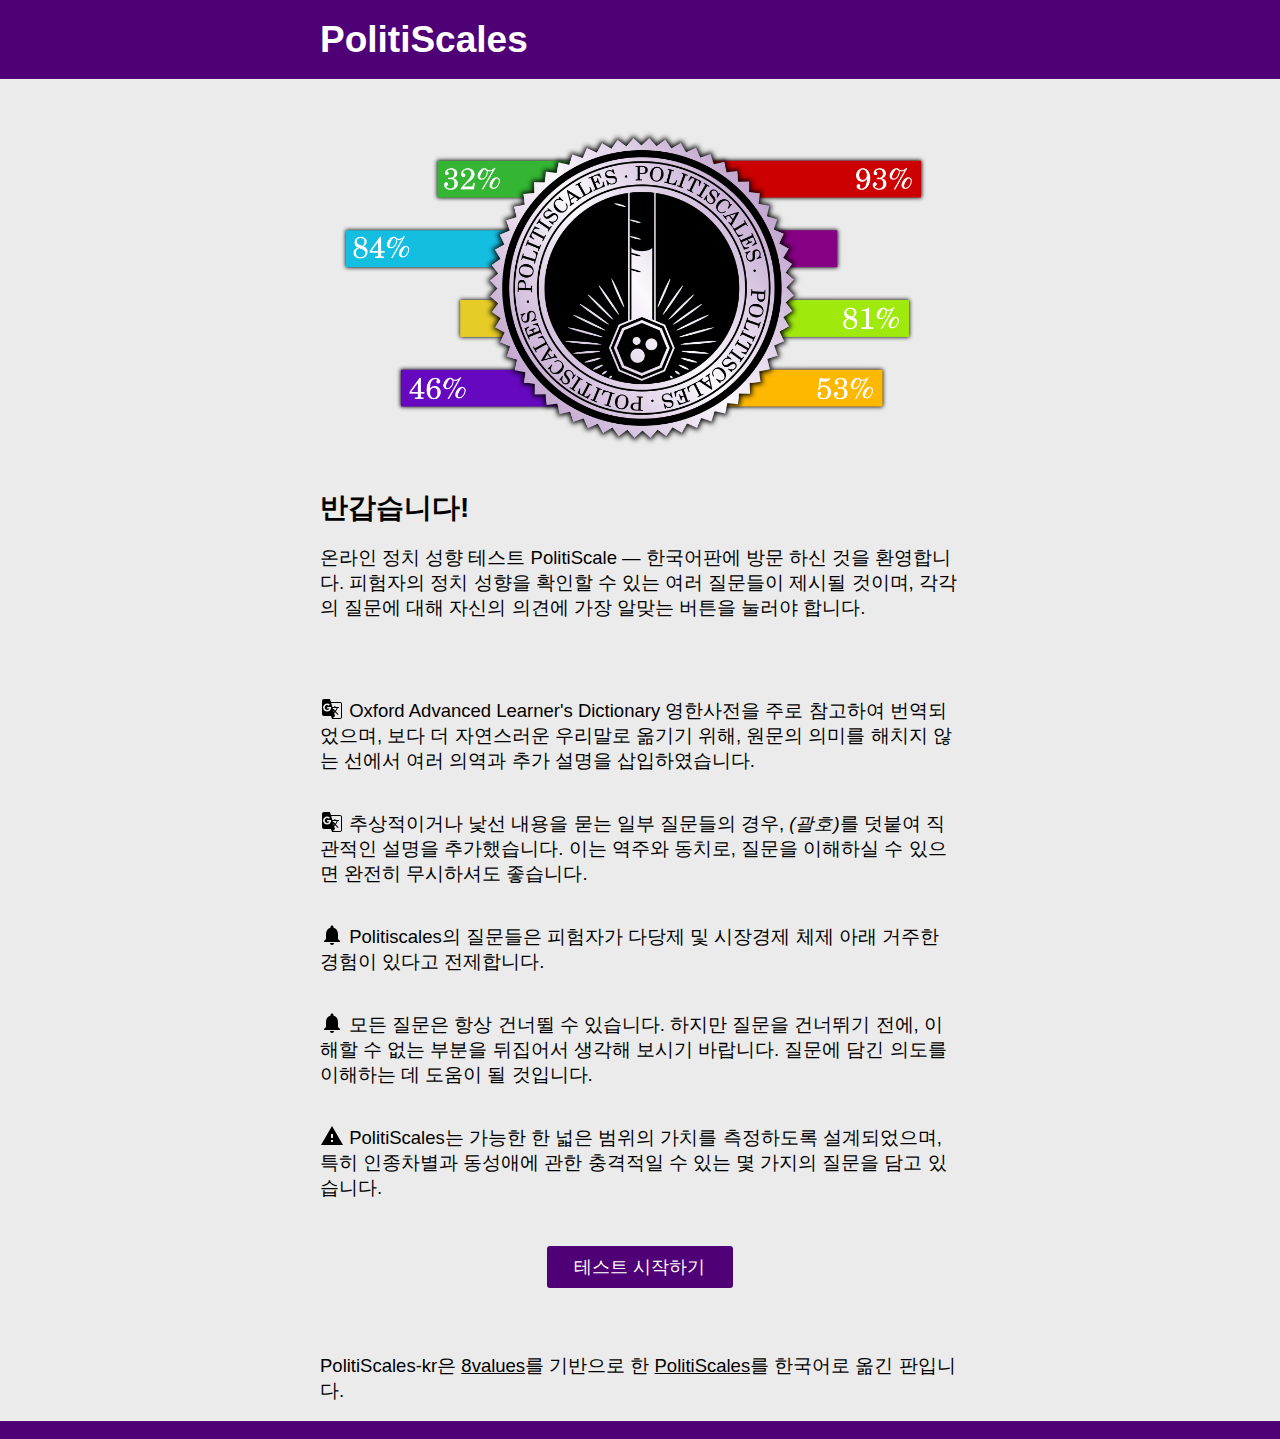
==== index.html @ f16e621d "Add cover image" ====
<!DOCTYPE html>
<html>
  <head>
    <meta http-equiv="Content-Type" content="text/html; charset=utf-8" />
    <meta name="viewport" content="width=device-width, initial-scale=1.0" />

    <title>PolitiScales, Korean Edition</title>

    <meta
      name="description"
      content="온라인 정치 성향 테스트 PolitiScale — 한국어판에 방문 하신 것을 환영합니다. 정치 성향을 확인할 수 있는 여러 질문들이 제시될 것이며, 각각의 질문에 대해 자신의 의견에 가장 알맞는 버튼을 눌러야 합니다."
    />
    <link rel="stylesheet" href="/style.css" type="text/css" media="screen" />
    <link rel="shortcut icon" href="/images/favicon.ico" />
    <meta property="og:url" content="https://dbhq.github.io/" />
    <meta property="og:title" content="PolitiScales, DBHQ Edition" />
    <meta property="og:locale" content="en_US" />
    <meta
      property="og:description"
      content="온라인 정치 성향 테스트 PolitiScale — 한국어판에 방문 하신것을 환영합니다. 정치 성향을 확인할 수 있는 여러 질문이 제시될 것이며, 각각의 질문에 대해 자신의 의견에 가장 알맞은 버튼을 눌러야 합니다."
    />
    <meta property="og:image" content="/images/facebook-preview.jpg" />
  </head>

  <body>
    <header>
      <div id="header">
        <h1><a href="/">PolitiScales</a></h1>
      </div>
    </header>

    <div id="content">
      <div id="mainFrame">
        <img class="simpleImg" src="./images/politiscales_cover.png">
        <h2>반갑습니다!</h2>
        <p class="simpleText">
          온라인 정치 성향 테스트 PolitiScale — 한국어판에 방문 하신 것을 환영합니다.
          피험자의 정치 성향을 확인할 수 있는 여러 질문들이 제시될 것이며, 각각의 질문에
          대해 자신의 의견에 가장 알맞는 버튼을 눌러야 합니다.
        </p>
        <br />

        <p class="simpleText">
          <svg
            width="24"
            height="24"
            viewBox="0 0 24 24"
            xmlns="http://www.w3.org/2000/svg"
          >
            <path d="M20 5h-9.12L10 2H4c-1.1 0-2 .9-2 2v13c0 1.1.9 2 2 2h7l1 3h8c1.1 0 2-.9 2-2V7c0-1.1-.9-2-2-2zM7.17 14.59c-2.25 0-4.09-1.83-4.09-4.09s1.83-4.09 4.09-4.09c1.04 0 1.99.37 2.74 1.07l.07.06-1.23 1.18-.06-.05c-.29-.27-.78-.59-1.52-.59-1.31 0-2.38 1.09-2.38 2.42s1.07 2.42 2.38 2.42c1.37 0 1.96-.87 2.12-1.46H7.08V9.91h3.95l.01.07c.04.21.05.4.05.61 0 2.35-1.61 4-3.92 4zm6.03-1.71c.33.6.74 1.18 1.19 1.7l-.54.53-.65-2.23zm.77-.76h-.99l-.31-1.04h3.99s-.34 1.31-1.56 2.74c-.52-.62-.89-1.23-1.13-1.7zM21 20c0 .55-.45 1-1 1h-7l2-2-.81-2.77.92-.92L17.79 18l.73-.73-2.71-2.68c.9-1.03 1.6-2.25 1.92-3.51H19v-1.04h-3.64V9h-1.04v1.04h-1.96L11.18 6H20c.55 0 1 .45 1 1v13z"/>
          </svg>
          Oxford Advanced Learner's Dictionary 영한사전을 주로 참고하여 번역되었으며,
          보다 더 자연스러운 우리말로 옮기기 위해, 원문의 의미를 해치지 않는 선에서 여러
          의역과 추가 설명을 삽입하였습니다. 
        </p>
        <p class="simpleText">
          <svg
            width="24"
            height="24"
            viewBox="0 0 24 24"
            xmlns="http://www.w3.org/2000/svg"
          >
            <path d="M20 5h-9.12L10 2H4c-1.1 0-2 .9-2 2v13c0 1.1.9 2 2 2h7l1 3h8c1.1 0 2-.9 2-2V7c0-1.1-.9-2-2-2zM7.17 14.59c-2.25 0-4.09-1.83-4.09-4.09s1.83-4.09 4.09-4.09c1.04 0 1.99.37 2.74 1.07l.07.06-1.23 1.18-.06-.05c-.29-.27-.78-.59-1.52-.59-1.31 0-2.38 1.09-2.38 2.42s1.07 2.42 2.38 2.42c1.37 0 1.96-.87 2.12-1.46H7.08V9.91h3.95l.01.07c.04.21.05.4.05.61 0 2.35-1.61 4-3.92 4zm6.03-1.71c.33.6.74 1.18 1.19 1.7l-.54.53-.65-2.23zm.77-.76h-.99l-.31-1.04h3.99s-.34 1.31-1.56 2.74c-.52-.62-.89-1.23-1.13-1.7zM21 20c0 .55-.45 1-1 1h-7l2-2-.81-2.77.92-.92L17.79 18l.73-.73-2.71-2.68c.9-1.03 1.6-2.25 1.92-3.51H19v-1.04h-3.64V9h-1.04v1.04h-1.96L11.18 6H20c.55 0 1 .45 1 1v13z"/>
          </svg>
              추상적이거나 낯선 내용을 묻는 일부 질문들의 경우, <i>(괄호)</i>를 덧붙여 직관적인 설명을 추가했습니다.
          이는 역주와 동치로, 질문을 이해하실 수 있으면 완전히 무시하셔도 좋습니다.
        </p>
        <p class="simpleText">
          <svg
            width="24"
            height="24"
            viewBox="0 0 24 24"
            xmlns="http://www.w3.org/2000/svg"
          >
            <path
              d="M12 22c1.1 0 2-.9 2-2h-4c0 1.1.89 2 2 2zm6-6v-5c0-3.07-1.64-5.64-4.5-6.32V4c0-.83-.67-1.5-1.5-1.5s-1.5.67-1.5 1.5v.68C7.63 5.36 6 7.92 6 11v5l-2 2v1h16v-1l-2-2z"
            />
          </svg>
          Politiscales의 질문들은 피험자가 다당제 및 시장경제 체제 아래 거주한 경험이 있다고 전제합니다.
        </p>
        <p class="simpleText">
          <svg
            width="24"
            height="24"
            viewBox="0 0 24 24"
            xmlns="http://www.w3.org/2000/svg"
          >
            <path
              d="M12 22c1.1 0 2-.9 2-2h-4c0 1.1.89 2 2 2zm6-6v-5c0-3.07-1.64-5.64-4.5-6.32V4c0-.83-.67-1.5-1.5-1.5s-1.5.67-1.5 1.5v.68C7.63 5.36 6 7.92 6 11v5l-2 2v1h16v-1l-2-2z"
            />
          </svg>
          모든 질문은 항상 건너뛸 수 있습니다. 하지만 질문을 건너뛰기 전에, 이해할 수 없는
          부분을 뒤집어서 생각해 보시기 바랍니다. 질문에 담긴 의도를 이해하는 데 도움이 될 것입니다.
        </p>
        <p class="simpleText">
          <svg
            xmlns="http://www.w3.org/2000/svg"
            width="24"
            height="24"
            viewBox="0 0 24 24"
          >
            <path d="M0 0h24v24H0z" fill="none" />
            <path d="M1 21h22L12 2 1 21zm12-3h-2v-2h2v2zm0-4h-2v-4h2v4z" />
          </svg>
          PolitiScales는 가능한 한 넓은 범위의 가치를 측정하도록 설계되었으며, 특히 인종차별과
          동성애에 관한 충격적일 수 있는 몇 가지의 질문을 담고 있습니다.
        </p>

        <div class="navButtons">
          <a class="button" href="/quiz">테스트 시작하기</a>
        </div>
      </div>
    </div>

    <div id="footer">
      <p>
        PolitiScales-kr은
        <a href="https://8values.github.io/">8values</a>를 기반으로 한
        <a href="https://www.politiscales.net/">PolitiScales</a>를 한국어로 옮긴 판입니다.
      </p>
    </div>
  </body>
</html>
---- style.css ----
html,
body {
  height: 100%;
}

body {
  margin: 0;
  font-family: -apple-system, BlinkMacSystemFont, "Segoe UI", "Noto Sans",
    Helvetica, Arial, sans-serif;
  font-size: calc(14px + 0.5vmin);
  background-color: #ebebeb;
  display: flex;
  flex-direction: column;
}

#header {
  padding: 1em;
  background-color: #500076;
}

#header h1 {
  max-width: 640px;
  margin: 0 auto;
  font-weight: 600;
}

#header a {
  color: white;
  text-decoration: none;
}

#content {
  padding: 2em 1em 1em;
  flex-grow: 1;
}

#footer {
  padding: 1em;
  border-bottom: 1em solid #500076;
}
#footer p {
  max-width: 640px;
  margin: 0 auto;
}

hr {
  background-color: #ccc;
  border: none;
  margin: 2em 0;
  height: 4px;
}

a {
  color: black;
  text-decoration: underline;
}

h2,
h3,
h4 {
  max-width: 640px;
  margin: 0 auto;
  font-weight: 600;
}

h3 {
  font-size: calc(16px + 1vmin);
}

h4 {
  margin: 0 auto 0.5em;
}

.simpleText {
  max-width: 640px;
  margin: 1em auto 2em;
}
.simpleText svg {
  vertical-align: text-bottom;
}
.simpleImg {
    width: 100%;
    max-width: 640px;
    display: block;
    object-fit: contain;
    margin: 0em auto 2em;
}
.columnContainer {
  position: relative;
}
.columnLeft {
  float: left;
  width: 100%;
}
.columnRight {
  float: left;
  width: 100%;
  margin-bottom: 4vmin;
}
@media screen and (min-width: 80em) {
  .columnLeft {
    width: 50%;
  }
  .columnRight {
    width: 50%;
  }
}

#bonusBox {
  max-width: 640px;
  margin: 0 auto;
}
.questionBox {
  max-width: 640px;
  min-height: 5.5em;
  margin: 1em auto;
}
.description {
  margin: 1.5em auto;
  display: flex;
  flex-direction: row-reverse;
  justify-content: center;
}
.descText,
.descTextMono {
  flex-grow: 1;
  max-width: 640px;
}
.descText {
  width: calc(100% - 30vmin);
}
.descText p {
  margin: 0 0 1em;
}
.descTextMono {
  align-self: center;
}
.descTextMono p {
  margin: 0;
}
.descImg {
  line-height: 0;
}
.descImg img {
  width: 15vmin;
  height: 15vmin;
}
.axisConstructivism {
  background-color: #a425b6;
  text-align: right;
}
.axisEssentialism {
  background-color: #34b634;
  text-align: left;
}
.axisInternationalism {
  background-color: #3e6ffd;
  text-align: right;
}
.axisNationalism {
  background-color: #ff8500;
  text-align: left;
}
.axisCommunism {
  background-color: #cc0000;
  text-align: right;
}
.axisCapitalism {
  background-color: #ffb800;
  text-align: left;
}
.axisProgressism {
  background-color: #850083;
  text-align: right;
}
.axisConservatism {
  background-color: #970000;
  text-align: left;
}
.axisEcology {
  background-color: #a0e90d;
  text-align: right;
}
.axisProductivism {
  background-color: #4deae9;
  text-align: left;
}
.axisLiberal {
  background-color: #14bee1;
  text-align: right;
}
.axisAuthoritarism {
  background-color: #e6cc27;
  text-align: left;
}
.axisRegulation {
  background-color: #269b32;
  text-align: right;
}
.axisLaissez {
  background-color: #6608c0;
  text-align: left;
}
.axisRevo {
  background-color: #eb1a66;
  text-align: right;
}
.axisRefo {
  background-color: #0ee4c8;
  text-align: left;
}

.navButtons {
  margin: 0 auto 1em;
  text-align: center;
  max-width: 400px;
}
button,
.button {
  text-align: center;
  margin: 0.5em 0;
  padding: 0.5em 1.5em;
  display: inline-block;
  border: none;
  border-radius: 3px;
  text-decoration: none;
  font-size: 18px;
  background-color: #500076;
  color: white;
  cursor: pointer;
}
button.strong-agree {
  background-color: #1b5e20;
}
button.agree {
  background-color: #4caf50;
}
button.neutral {
  background-color: #bbbbbb;
}
button.disagree {
  background-color: #f44336;
}
button.strong-disagree {
  background-color: #b71c1c;
}

.questionButtons button {
  color: white;
  width: 100%;
  padding: 0.5em 0;
}
.button:hover {
  background-color: white;
  color: #500076;
}
.button svg {
  fill: white;
  vertical-align: text-bottom;
}
.button:hover svg {
  fill: #500076;
}
.buttonLinkGood {
  background-color: #0eb31a;
  color: white;
}
.buttonLinkGood:hover {
  background-color: #0eb31a;
  color: white;
}
.buttonLinkGood svg,
.buttonLinkGood:hover svg {
  fill: white;
}
.urlToCopyContainer {
  width: 100%;
  text-align: center;
}
.urlToCopy {
  max-width: 400px;
  background-color: white;
  display: inline-block;
  padding: 0.5em;
  margin: 1em 0 0;
  z-index: 6;
  border-radius: 3px;
  word-break: break-all;
}

.flagDecoration {
  text-align: center;
}
.flagDecoration canvas {
  box-shadow: 0 1px 1px 1px #aaa;
  max-width: 70vmin;
}
.generatedResultsDecorations {
  text-align: center;
}
.generatedResultsDecorations canvas {
  box-shadow: 0 1px 1px 1px #aaa;
  max-width: 800px;
  width: 100%;
}
#slogan {
  margin: 1em 0;
  font-size: calc(14px + 2vw);
}

.scale {
  display: flex;
  width: 100%;
  margin-bottom: 1em;
}
.scale .left,
.scale .right {
  width: 15vmin;
  height: 15vmin;
  position: relative;
}
.scale .left img,
.scale .right img {
  position: absolute;
  top: 0;
  width: 15vmin;
  z-index: 2;
}
.scale .left img {
  left: 2vmin;
}
.scale .right img {
  right: 2vmin;
}
.scale .axis {
  flex-grow: 1;
}
.scale .axis .label {
  display: flex;
  font-size: 2.5vmin;
  height: 5vmin;
  align-items: center;
}
.scale .axis .label .left-label,
.scale .axis .label .right-label {
  width: 50%;
  margin: 0 0.5em;
}
.scale .axis .label .right-label {
  text-align: right;
}
.scale .axis .axis-bar {
  display: flex;
  box-shadow: 0vmin 1px 0.4vmin #aaa;
  height: 5vmin;
  background-color: #f3f3f3;
  color: #888;
}
.scale .axis .axis-bar .axis-left,
.scale .axis .axis-bar .axis-center,
.scale .axis .axis-bar .axis-right {
  font-size: 3.2vmin;
  line-height: 5vmin;
}
.scale .axis .axis-bar .axis-left span,
.scale .axis .axis-bar .axis-right span {
  padding: 0 1.1vmin;
  color: white;
  text-shadow: 1px 1px 1px rgba(0, 0, 0, 0.5);
}
.scale .axis .axis-bar .axis-left {
  text-align: right;
}
.scale .axis .axis-bar .axis-center {
  text-align: center;
  flex-grow: 1;
}
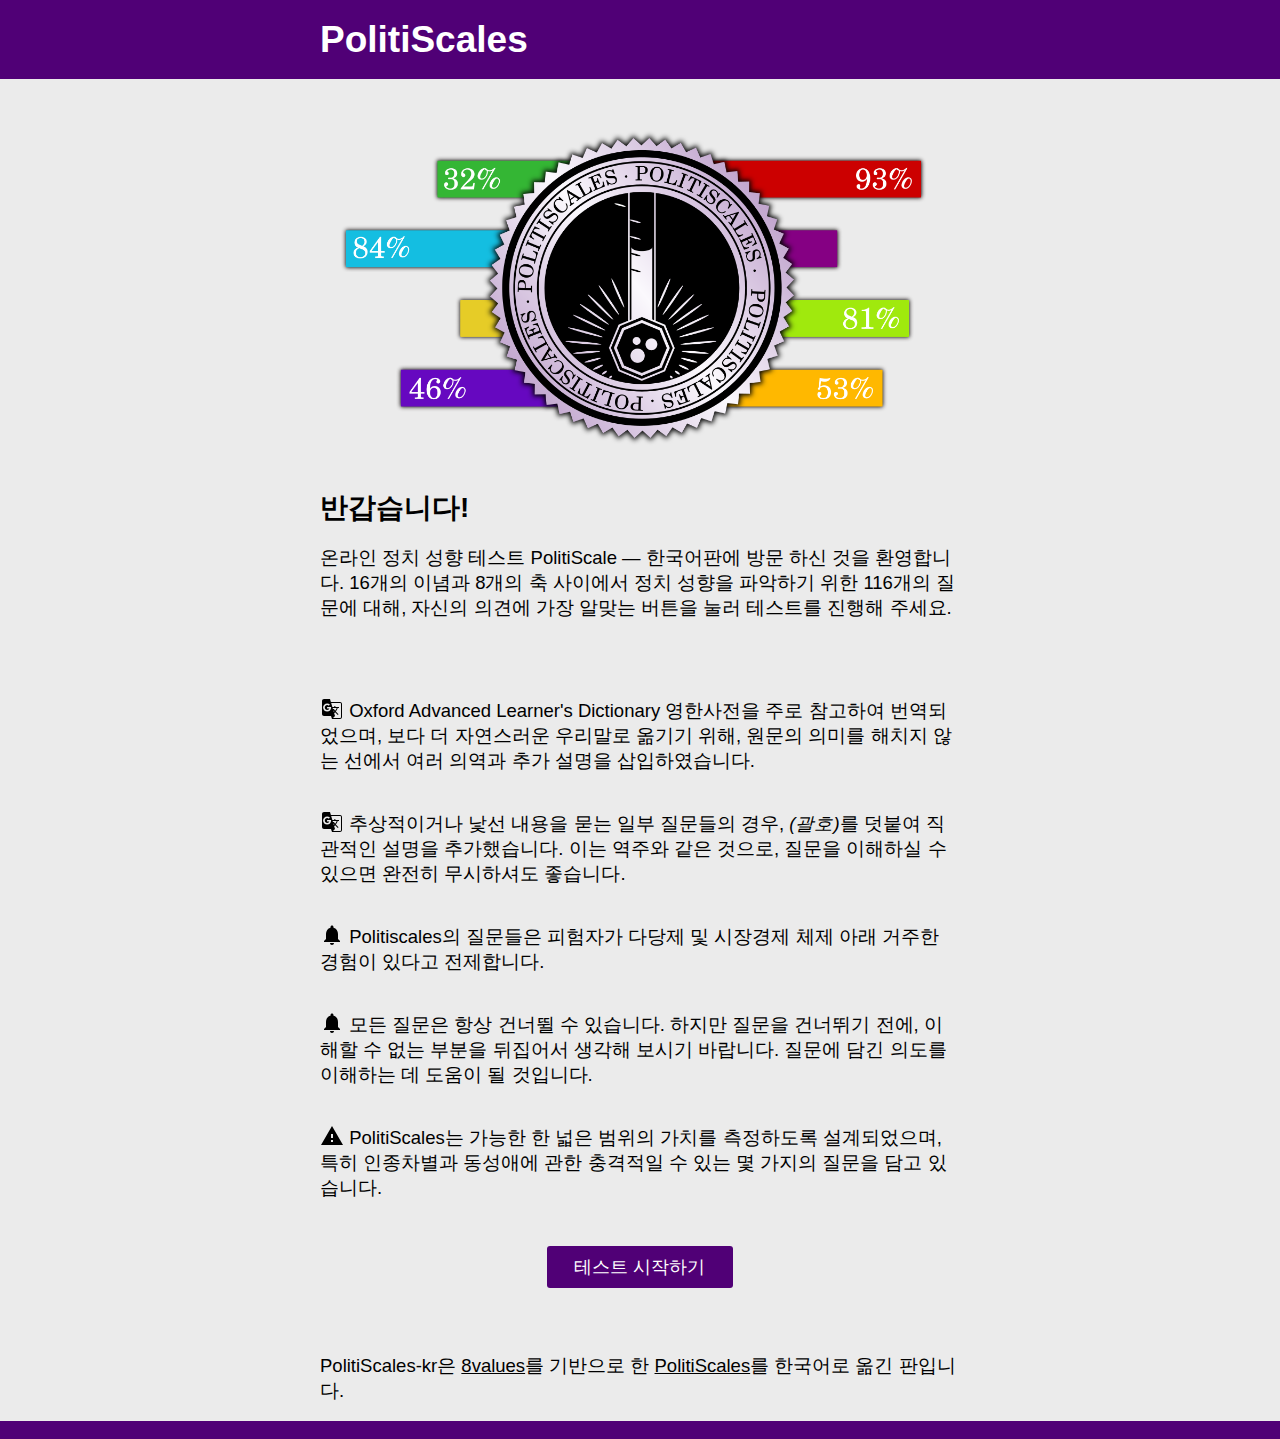
==== commit c595e6df: "Update Sun 30 Jan 2022 04:50:08 PM KST" ====
--- a/index.html
+++ b/index.html
@@ -4,22 +4,29 @@
     <meta http-equiv="Content-Type" content="text/html; charset=utf-8" />
     <meta name="viewport" content="width=device-width, initial-scale=1.0" />
 
-    <title>PolitiScales, Korean Edition</title>
+    <title>PolitiScales, 한국어판</title>
 
     <meta
       name="description"
-      content="온라인 정치 성향 테스트 PolitiScale — 한국어판에 방문 하신 것을 환영합니다. 정치 성향을 확인할 수 있는 여러 질문들이 제시될 것이며, 각각의 질문에 대해 자신의 의견에 가장 알맞는 버튼을 눌러야 합니다."
+      content="온라인 정치 성향 테스트 PolitiScale — 한국어판에 방문하신 것을 환영합니다. 16개의 이념과 8개의 축 사이에서 정치 성향을 파악하기 위한 116개의 질문에 대해, 자신의 의견에 가장 알맞은 버튼을 눌러 테스트를 진행해 주세요."
     />
     <link rel="stylesheet" href="/style.css" type="text/css" media="screen" />
     <link rel="shortcut icon" href="/images/favicon.ico" />
-    <meta property="og:url" content="https://dbhq.github.io/" />
-    <meta property="og:title" content="PolitiScales, DBHQ Edition" />
-    <meta property="og:locale" content="en_US" />
+    <meta property="og:url" content="https://politiscales-kr.github.io/" />
+    <meta property="og:title" content="PolitiScales, 한국어판" />
+    <meta property="og:locale" content="ko_KR" />
     <meta
       property="og:description"
-      content="온라인 정치 성향 테스트 PolitiScale — 한국어판에 방문 하신것을 환영합니다. 정치 성향을 확인할 수 있는 여러 질문이 제시될 것이며, 각각의 질문에 대해 자신의 의견에 가장 알맞은 버튼을 눌러야 합니다."
+      content="온라인 정치 성향 테스트 PolitiScale — 한국어판에 방문하신 것을 환영합니다. 16개의 이념과 8개의 축 사이에서 정치 성향을 파악하기 위한 116개의 질문에 대해, 자신의 의견에 가장 알맞은 버튼을 눌러 테스트를 진행해 주세요."
     />
-    <meta property="og:image" content="/images/facebook-preview.jpg" />
+    <meta property="og:image" content="/images/politiscales_cover.png" />
+    <!-- Global site tag (gtag.js) - Google Analytics -->
+    <script async src="https://www.googletagmanager.com/gtag/js?id=G-P0SZ5KTRTD"></script>
+    <script>
+        window.dataLayer = window.dataLayer || [];
+        function gtag(){dataLayer.push(arguments);}
+        gtag('js', new Date()); gtag('config', 'G-P0SZ5KTRTD');
+    </script>
   </head>
 
   <body>
@@ -35,8 +42,8 @@
         <h2>반갑습니다!</h2>
         <p class="simpleText">
           온라인 정치 성향 테스트 PolitiScale — 한국어판에 방문 하신 것을 환영합니다.
-          피험자의 정치 성향을 확인할 수 있는 여러 질문들이 제시될 것이며, 각각의 질문에
-          대해 자신의 의견에 가장 알맞는 버튼을 눌러야 합니다.
+          16개의 이념과 8개의 축 사이에서 정치 성향을 파악하기 위한 116개의 질문에 대해,
+          자신의 의견에 가장 알맞는 버튼을 눌러 테스트를 진행해 주세요.
         </p>
         <br />
 
@@ -62,8 +69,8 @@
           >
             <path d="M20 5h-9.12L10 2H4c-1.1 0-2 .9-2 2v13c0 1.1.9 2 2 2h7l1 3h8c1.1 0 2-.9 2-2V7c0-1.1-.9-2-2-2zM7.17 14.59c-2.25 0-4.09-1.83-4.09-4.09s1.83-4.09 4.09-4.09c1.04 0 1.99.37 2.74 1.07l.07.06-1.23 1.18-.06-.05c-.29-.27-.78-.59-1.52-.59-1.31 0-2.38 1.09-2.38 2.42s1.07 2.42 2.38 2.42c1.37 0 1.96-.87 2.12-1.46H7.08V9.91h3.95l.01.07c.04.21.05.4.05.61 0 2.35-1.61 4-3.92 4zm6.03-1.71c.33.6.74 1.18 1.19 1.7l-.54.53-.65-2.23zm.77-.76h-.99l-.31-1.04h3.99s-.34 1.31-1.56 2.74c-.52-.62-.89-1.23-1.13-1.7zM21 20c0 .55-.45 1-1 1h-7l2-2-.81-2.77.92-.92L17.79 18l.73-.73-2.71-2.68c.9-1.03 1.6-2.25 1.92-3.51H19v-1.04h-3.64V9h-1.04v1.04h-1.96L11.18 6H20c.55 0 1 .45 1 1v13z"/>
           </svg>
-              추상적이거나 낯선 내용을 묻는 일부 질문들의 경우, <i>(괄호)</i>를 덧붙여 직관적인 설명을 추가했습니다.
-          이는 역주와 동치로, 질문을 이해하실 수 있으면 완전히 무시하셔도 좋습니다.
+          추상적이거나 낯선 내용을 묻는 일부 질문들의 경우, <i>(괄호)</i>를 덧붙여 직관적인 설명을 추가했습니다.
+          이는 역주와 같은 것으로, 질문을 이해하실 수 있으면 완전히 무시하셔도 좋습니다.
         </p>
         <p class="simpleText">
           <svg
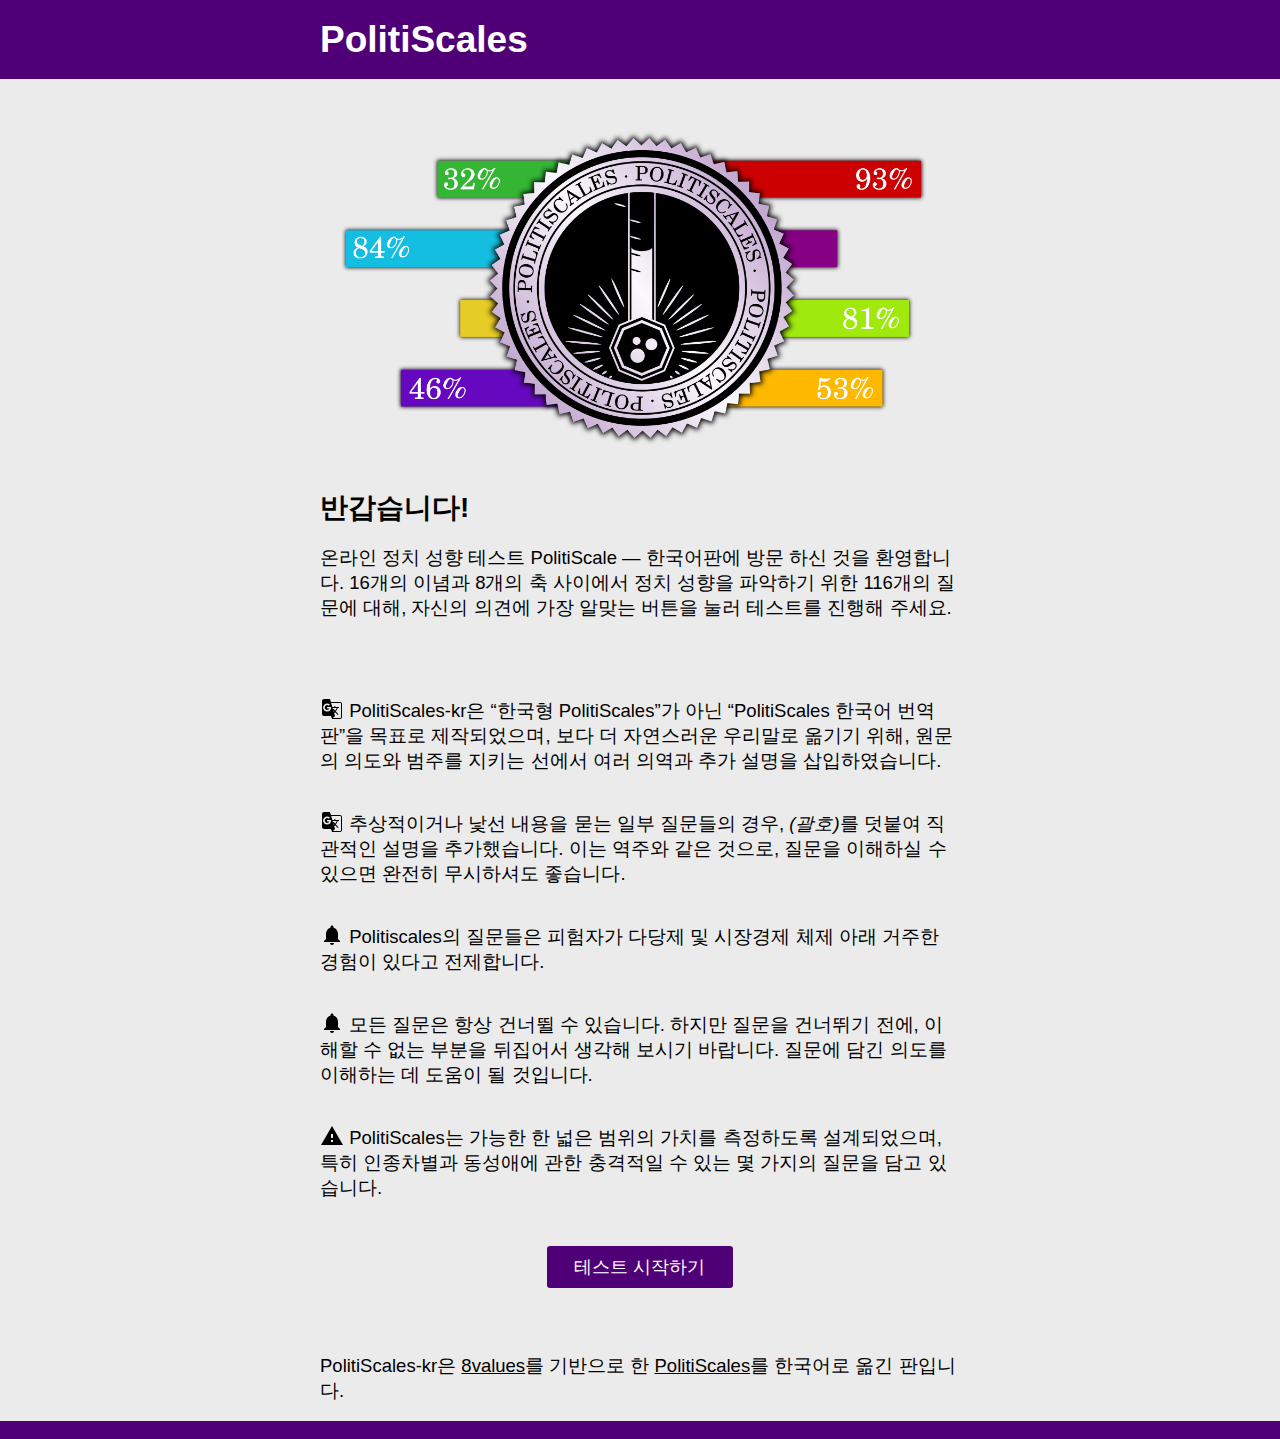
==== commit 0fb5a220: "Update Mon 07 Feb 2022 12:05:24 AM KST" ====
--- a/index.html
+++ b/index.html
@@ -56,10 +56,11 @@
           >
             <path d="M20 5h-9.12L10 2H4c-1.1 0-2 .9-2 2v13c0 1.1.9 2 2 2h7l1 3h8c1.1 0 2-.9 2-2V7c0-1.1-.9-2-2-2zM7.17 14.59c-2.25 0-4.09-1.83-4.09-4.09s1.83-4.09 4.09-4.09c1.04 0 1.99.37 2.74 1.07l.07.06-1.23 1.18-.06-.05c-.29-.27-.78-.59-1.52-.59-1.31 0-2.38 1.09-2.38 2.42s1.07 2.42 2.38 2.42c1.37 0 1.96-.87 2.12-1.46H7.08V9.91h3.95l.01.07c.04.21.05.4.05.61 0 2.35-1.61 4-3.92 4zm6.03-1.71c.33.6.74 1.18 1.19 1.7l-.54.53-.65-2.23zm.77-.76h-.99l-.31-1.04h3.99s-.34 1.31-1.56 2.74c-.52-.62-.89-1.23-1.13-1.7zM21 20c0 .55-.45 1-1 1h-7l2-2-.81-2.77.92-.92L17.79 18l.73-.73-2.71-2.68c.9-1.03 1.6-2.25 1.92-3.51H19v-1.04h-3.64V9h-1.04v1.04h-1.96L11.18 6H20c.55 0 1 .45 1 1v13z"/>
           </svg>
-          Oxford Advanced Learner's Dictionary 영한사전을 주로 참고하여 번역되었으며,
-          보다 더 자연스러운 우리말로 옮기기 위해, 원문의 의미를 해치지 않는 선에서 여러
-          의역과 추가 설명을 삽입하였습니다. 
+          PolitiScales-kr은 “한국형 PolitiScales”가 아닌 “PolitiScales 한국어 번역판”을 목표로 제작되었으며,
+          보다 더 자연스러운 우리말로 옮기기 위해, 원문의 의도와 범주를 지키는 선에서 여러 의역과 추가 설명을
+          삽입하였습니다.
         </p>
+
         <p class="simpleText">
           <svg
             width="24"
@@ -72,6 +73,7 @@
           추상적이거나 낯선 내용을 묻는 일부 질문들의 경우, <i>(괄호)</i>를 덧붙여 직관적인 설명을 추가했습니다.
           이는 역주와 같은 것으로, 질문을 이해하실 수 있으면 완전히 무시하셔도 좋습니다.
         </p>
+
         <p class="simpleText">
           <svg
             width="24"
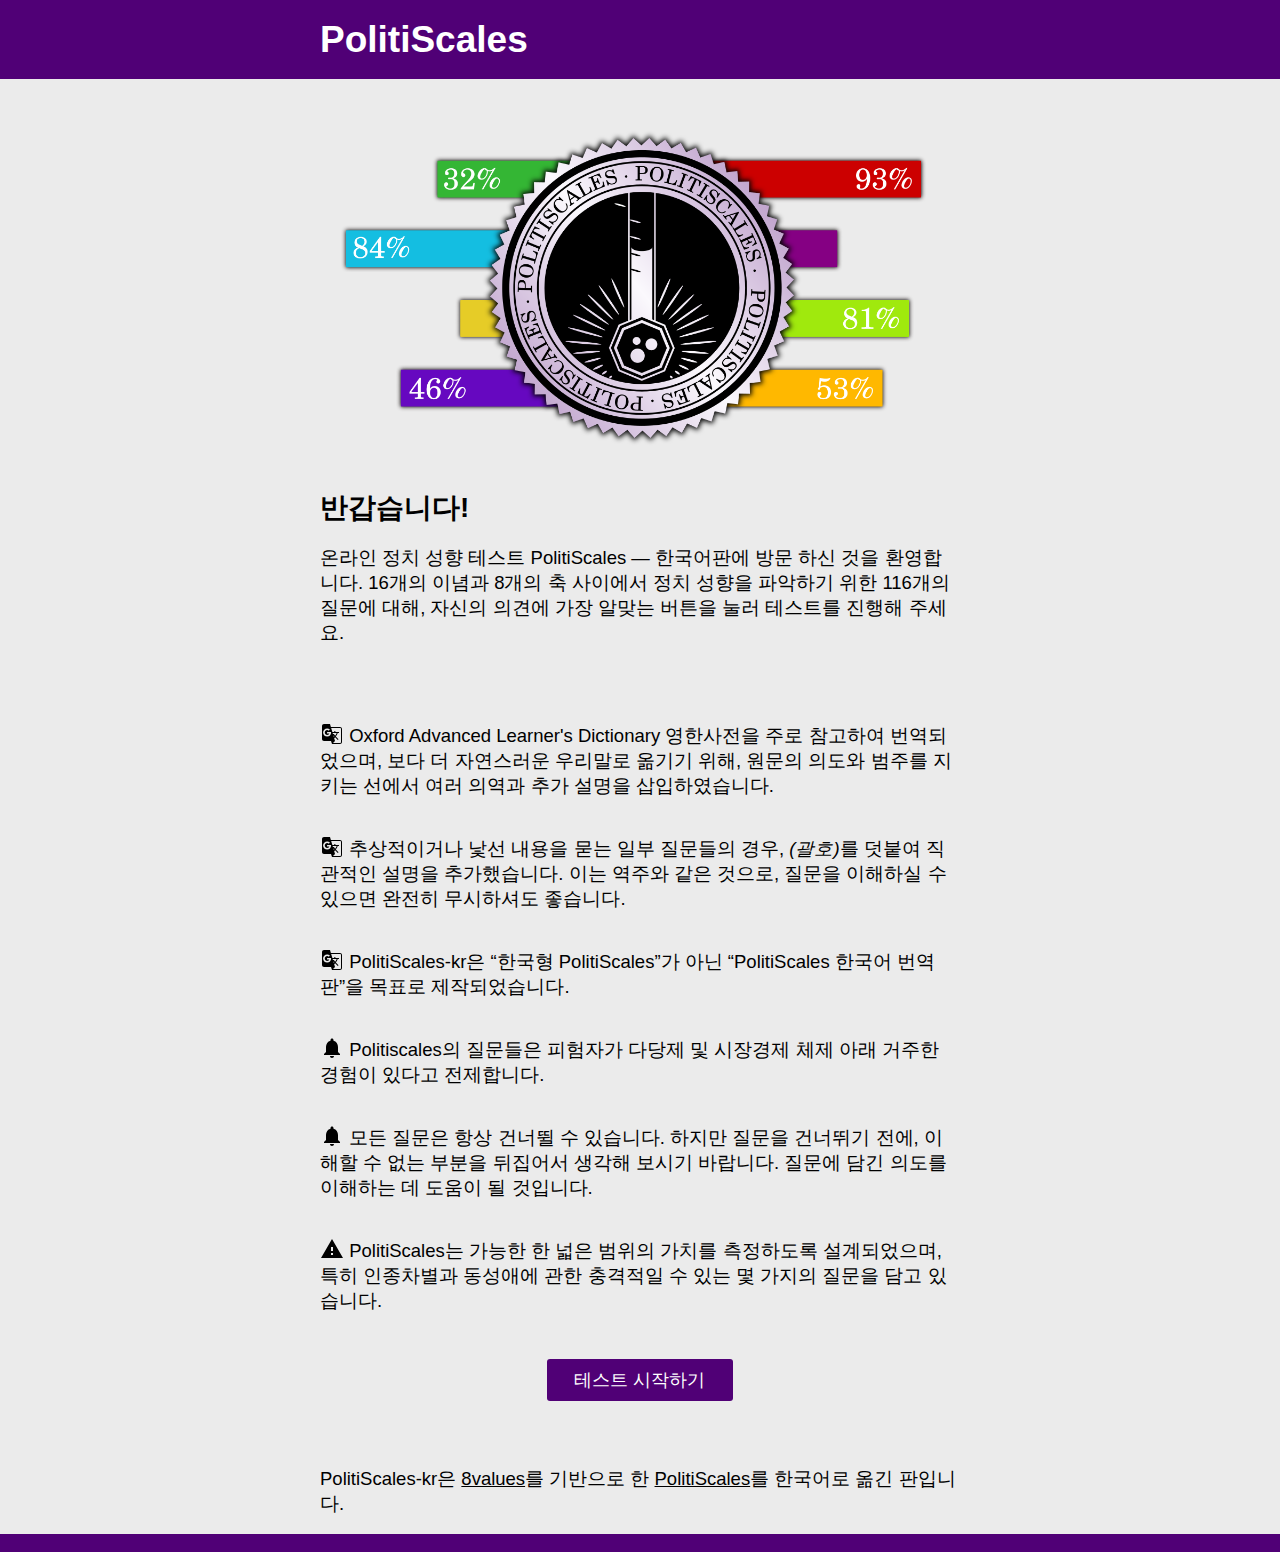
==== commit 4b3ffbc3: "Udpate Mon 07 Feb 2022 12:32:18 AM KST" ====
--- a/index.html
+++ b/index.html
@@ -41,7 +41,7 @@
         <img class="simpleImg" src="./images/politiscales_cover.png">
         <h2>반갑습니다!</h2>
         <p class="simpleText">
-          온라인 정치 성향 테스트 PolitiScale — 한국어판에 방문 하신 것을 환영합니다.
+          온라인 정치 성향 테스트 PolitiScales — 한국어판에 방문 하신 것을 환영합니다.
           16개의 이념과 8개의 축 사이에서 정치 성향을 파악하기 위한 116개의 질문에 대해,
           자신의 의견에 가장 알맞는 버튼을 눌러 테스트를 진행해 주세요.
         </p>
@@ -56,9 +56,9 @@
           >
             <path d="M20 5h-9.12L10 2H4c-1.1 0-2 .9-2 2v13c0 1.1.9 2 2 2h7l1 3h8c1.1 0 2-.9 2-2V7c0-1.1-.9-2-2-2zM7.17 14.59c-2.25 0-4.09-1.83-4.09-4.09s1.83-4.09 4.09-4.09c1.04 0 1.99.37 2.74 1.07l.07.06-1.23 1.18-.06-.05c-.29-.27-.78-.59-1.52-.59-1.31 0-2.38 1.09-2.38 2.42s1.07 2.42 2.38 2.42c1.37 0 1.96-.87 2.12-1.46H7.08V9.91h3.95l.01.07c.04.21.05.4.05.61 0 2.35-1.61 4-3.92 4zm6.03-1.71c.33.6.74 1.18 1.19 1.7l-.54.53-.65-2.23zm.77-.76h-.99l-.31-1.04h3.99s-.34 1.31-1.56 2.74c-.52-.62-.89-1.23-1.13-1.7zM21 20c0 .55-.45 1-1 1h-7l2-2-.81-2.77.92-.92L17.79 18l.73-.73-2.71-2.68c.9-1.03 1.6-2.25 1.92-3.51H19v-1.04h-3.64V9h-1.04v1.04h-1.96L11.18 6H20c.55 0 1 .45 1 1v13z"/>
           </svg>
-          PolitiScales-kr은 “한국형 PolitiScales”가 아닌 “PolitiScales 한국어 번역판”을 목표로 제작되었으며,
-          보다 더 자연스러운 우리말로 옮기기 위해, 원문의 의도와 범주를 지키는 선에서 여러 의역과 추가 설명을
-          삽입하였습니다.
+          Oxford Advanced Learner's Dictionary 영한사전을 주로 참고하여 번역되었으며,
+          보다 더 자연스러운 우리말로 옮기기 위해, 원문의 의도와 범주를 지키는 선에서
+          여러 의역과 추가 설명을 삽입하였습니다.
         </p>
 
         <p class="simpleText">
@@ -72,6 +72,19 @@
           </svg>
           추상적이거나 낯선 내용을 묻는 일부 질문들의 경우, <i>(괄호)</i>를 덧붙여 직관적인 설명을 추가했습니다.
           이는 역주와 같은 것으로, 질문을 이해하실 수 있으면 완전히 무시하셔도 좋습니다.
+        </p>
+
+        <p class="simpleText">
+          <svg
+            width="24"
+            height="24"
+            viewBox="0 0 24 24"
+            xmlns="http://www.w3.org/2000/svg"
+          >
+            <path d="M20 5h-9.12L10 2H4c-1.1 0-2 .9-2 2v13c0 1.1.9 2 2 2h7l1 3h8c1.1 0 2-.9 2-2V7c0-1.1-.9-2-2-2zM7.17 14.59c-2.25 0-4.09-1.83-4.09-4.09s1.83-4.09 4.09-4.09c1.04 0 1.99.37 2.74 1.07l.07.06-1.23 1.18-.06-.05c-.29-.27-.78-.59-1.52-.59-1.31 0-2.38 1.09-2.38 2.42s1.07 2.42 2.38 2.42c1.37 0 1.96-.87 2.12-1.46H7.08V9.91h3.95l.01.07c.04.21.05.4.05.61 0 2.35-1.61 4-3.92 4zm6.03-1.71c.33.6.74 1.18 1.19 1.7l-.54.53-.65-2.23zm.77-.76h-.99l-.31-1.04h3.99s-.34 1.31-1.56 2.74c-.52-.62-.89-1.23-1.13-1.7zM21 20c0 .55-.45 1-1 1h-7l2-2-.81-2.77.92-.92L17.79 18l.73-.73-2.71-2.68c.9-1.03 1.6-2.25 1.92-3.51H19v-1.04h-3.64V9h-1.04v1.04h-1.96L11.18 6H20c.55 0 1 .45 1 1v13z"/>
+          </svg>
+          PolitiScales-kr은 “한국형 PolitiScales”가 아닌 “PolitiScales 한국어 번역판”을
+          목표로 제작되었습니다.
         </p>
 
         <p class="simpleText">
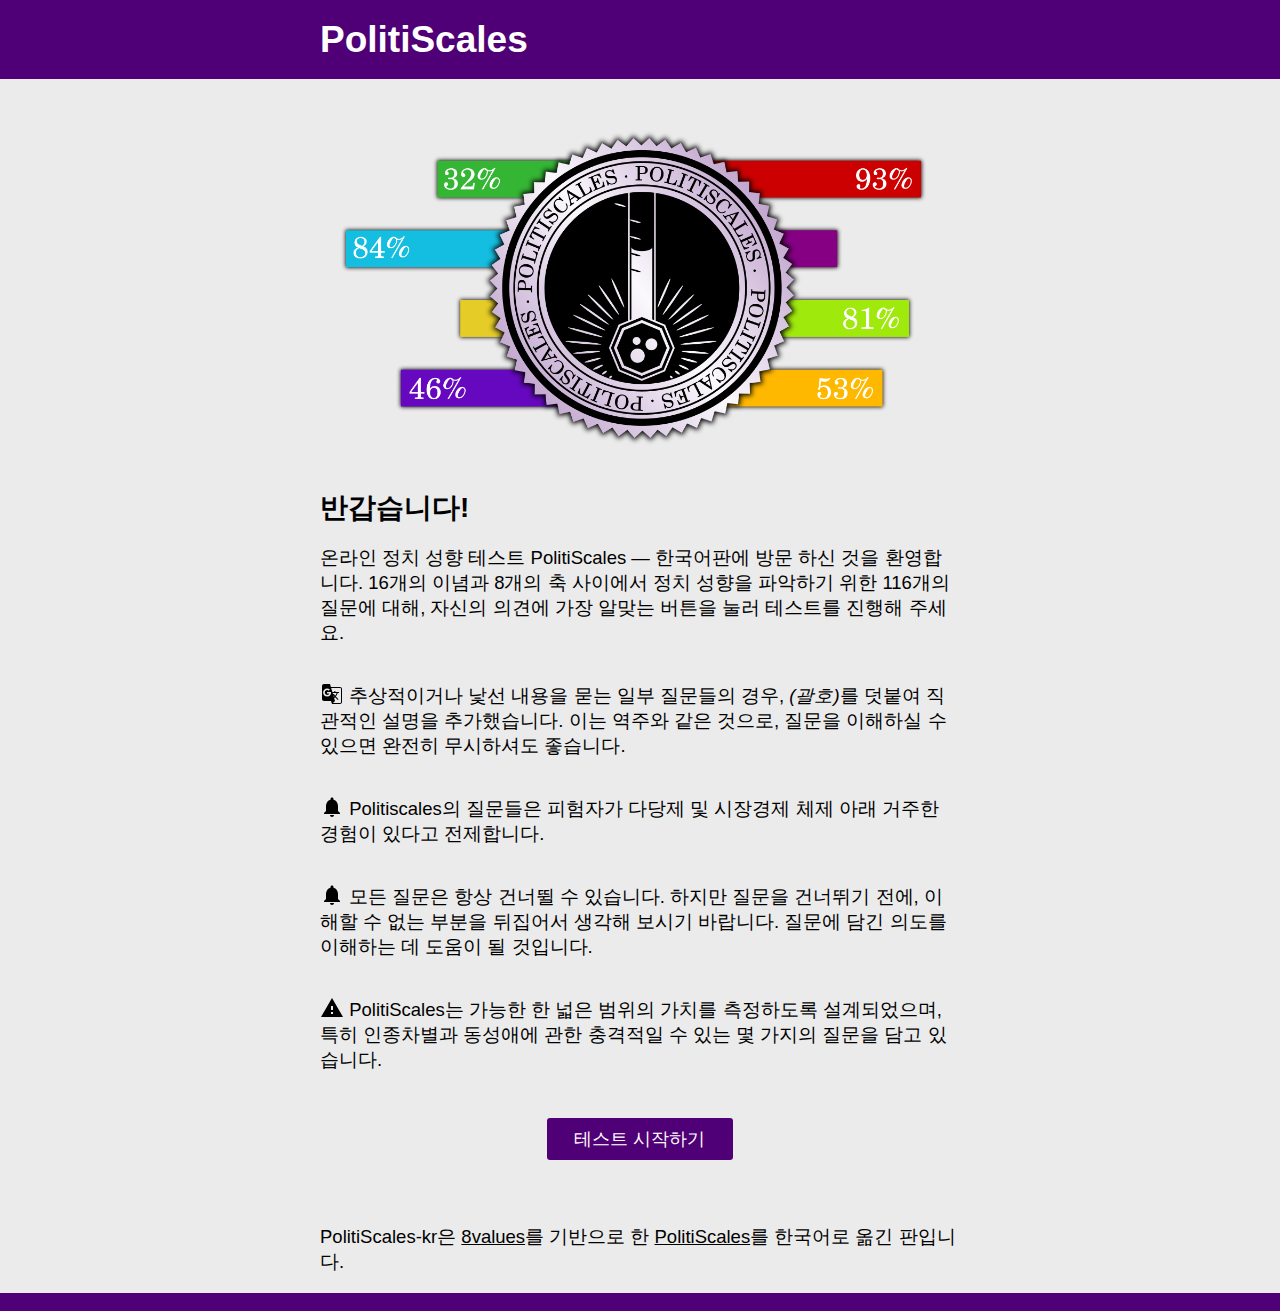
==== commit 29939d55: "Tue Jan 31 06:21:16 PM KST 2023" ====
--- a/index.html
+++ b/index.html
@@ -45,21 +45,6 @@
           16개의 이념과 8개의 축 사이에서 정치 성향을 파악하기 위한 116개의 질문에 대해,
           자신의 의견에 가장 알맞는 버튼을 눌러 테스트를 진행해 주세요.
         </p>
-        <br />
-
-        <p class="simpleText">
-          <svg
-            width="24"
-            height="24"
-            viewBox="0 0 24 24"
-            xmlns="http://www.w3.org/2000/svg"
-          >
-            <path d="M20 5h-9.12L10 2H4c-1.1 0-2 .9-2 2v13c0 1.1.9 2 2 2h7l1 3h8c1.1 0 2-.9 2-2V7c0-1.1-.9-2-2-2zM7.17 14.59c-2.25 0-4.09-1.83-4.09-4.09s1.83-4.09 4.09-4.09c1.04 0 1.99.37 2.74 1.07l.07.06-1.23 1.18-.06-.05c-.29-.27-.78-.59-1.52-.59-1.31 0-2.38 1.09-2.38 2.42s1.07 2.42 2.38 2.42c1.37 0 1.96-.87 2.12-1.46H7.08V9.91h3.95l.01.07c.04.21.05.4.05.61 0 2.35-1.61 4-3.92 4zm6.03-1.71c.33.6.74 1.18 1.19 1.7l-.54.53-.65-2.23zm.77-.76h-.99l-.31-1.04h3.99s-.34 1.31-1.56 2.74c-.52-.62-.89-1.23-1.13-1.7zM21 20c0 .55-.45 1-1 1h-7l2-2-.81-2.77.92-.92L17.79 18l.73-.73-2.71-2.68c.9-1.03 1.6-2.25 1.92-3.51H19v-1.04h-3.64V9h-1.04v1.04h-1.96L11.18 6H20c.55 0 1 .45 1 1v13z"/>
-          </svg>
-          Oxford Advanced Learner's Dictionary 영한사전을 주로 참고하여 번역되었으며,
-          보다 더 자연스러운 우리말로 옮기기 위해, 원문의 의도와 범주를 지키는 선에서
-          여러 의역과 추가 설명을 삽입하였습니다.
-        </p>
 
         <p class="simpleText">
           <svg
@@ -72,19 +57,6 @@
           </svg>
           추상적이거나 낯선 내용을 묻는 일부 질문들의 경우, <i>(괄호)</i>를 덧붙여 직관적인 설명을 추가했습니다.
           이는 역주와 같은 것으로, 질문을 이해하실 수 있으면 완전히 무시하셔도 좋습니다.
-        </p>
-
-        <p class="simpleText">
-          <svg
-            width="24"
-            height="24"
-            viewBox="0 0 24 24"
-            xmlns="http://www.w3.org/2000/svg"
-          >
-            <path d="M20 5h-9.12L10 2H4c-1.1 0-2 .9-2 2v13c0 1.1.9 2 2 2h7l1 3h8c1.1 0 2-.9 2-2V7c0-1.1-.9-2-2-2zM7.17 14.59c-2.25 0-4.09-1.83-4.09-4.09s1.83-4.09 4.09-4.09c1.04 0 1.99.37 2.74 1.07l.07.06-1.23 1.18-.06-.05c-.29-.27-.78-.59-1.52-.59-1.31 0-2.38 1.09-2.38 2.42s1.07 2.42 2.38 2.42c1.37 0 1.96-.87 2.12-1.46H7.08V9.91h3.95l.01.07c.04.21.05.4.05.61 0 2.35-1.61 4-3.92 4zm6.03-1.71c.33.6.74 1.18 1.19 1.7l-.54.53-.65-2.23zm.77-.76h-.99l-.31-1.04h3.99s-.34 1.31-1.56 2.74c-.52-.62-.89-1.23-1.13-1.7zM21 20c0 .55-.45 1-1 1h-7l2-2-.81-2.77.92-.92L17.79 18l.73-.73-2.71-2.68c.9-1.03 1.6-2.25 1.92-3.51H19v-1.04h-3.64V9h-1.04v1.04h-1.96L11.18 6H20c.55 0 1 .45 1 1v13z"/>
-          </svg>
-          PolitiScales-kr은 “한국형 PolitiScales”가 아닌 “PolitiScales 한국어 번역판”을
-          목표로 제작되었습니다.
         </p>
 
         <p class="simpleText">
